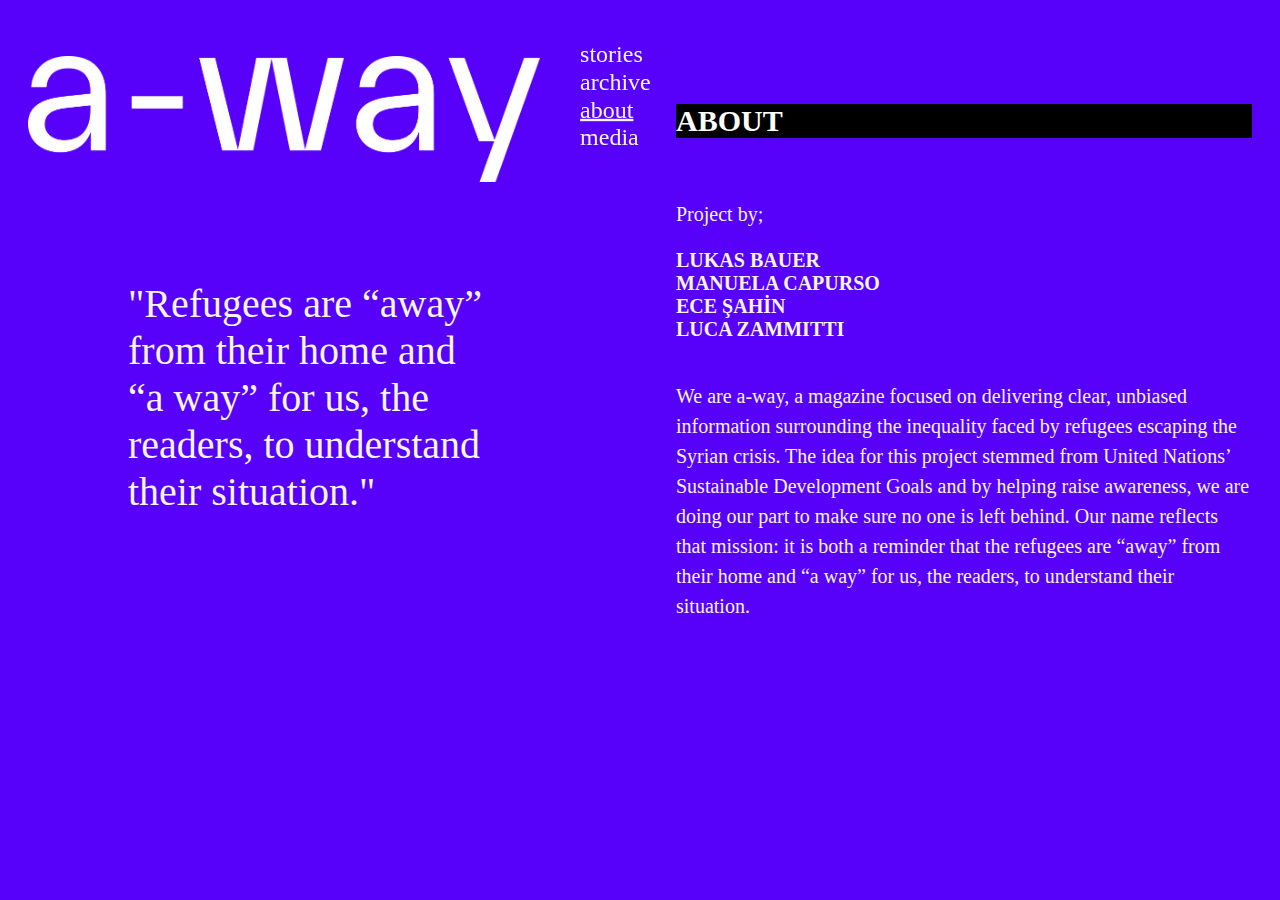
==== about.html @ 61afc6b0 "about" ====
<!DOCTYPE html>
<html lang="en">
<head>
  <meta charset="UTF-8">
  <meta http-equiv="X-UA-Compatible" content="IE=edge">
  <meta name="viewport" content="width=device-width, initial-scale=1.0">
  <link rel="stylesheet" href="about.css">
  <title>About</title>
</head>
<body>
  <div class="container">
    <img class="logo" src="logo.png" alt="logo" width="500">
    <header>
      <nav class="nav">
        <ul class="nav-menu">
          <li class="nav-menu-item stories"><a href="#stories">stories</a></li>
          <li class="nav-menu-item archive"><a href="#archive">archive</a></li>
          <li class="nav-menu-item about"><a href="#about">about</a></li>
          <li class="nav-menu-item media"><a href="#media">media</a></li>
        </ul>
      </nav>
    </header>
    <main>
      <article class="about">
        <h2 class="about-title">ABOUT</h2>
        <blockquote class="about-quota">"Refugees are “away” from their home and “a way” for us, the readers, to understand their situation."</blockquote>
        <p class="about-writer">Project by;<br><b><br>LUKAS BAUER<br>MANUELA CAPURSO<br>ECE ŞAHİN<br>LUCA ZAMMITTI</b></p>
        <p class="about-article">We are a-way, a magazine focused on delivering clear, unbiased information surrounding the inequality faced by refugees escaping the Syrian crisis. 
          The idea for this project stemmed from United Nations’ Sustainable Development Goals and by helping raise awareness, we are doing our part to make sure no one is left behind.
          Our name reflects that mission: it is both a reminder that the refugees are “away” from their home and “a way” for us, the readers, to understand their situation.</p>
      </article>
    </main>
  </div>
</body>
</html>
---- about.css ----
* {
  box-sizing: border-box; }

@font-face {
    font-family: "everett";
    src: url(../away/fonts/Everett-Regular.otf);
  }

@font-face {
    font-family: "visualt pro";
    src: url(../away/fonts/VisueltPro-Regular.ttf);
  }
  html {
    font-size: 20px;
    color: whitesmoke;
    scroll-behavior: smooth;
    font-family: "everett";
    background-color: rgb(87,0,250);
  }
  
  .container {
    margin: 1rem;
    display: flex;

  }

  .logo {
    display: flex;
    float: left;
    
    min-width: 40%;
    top: 2.8rem;
    position: fixed;
    z-index: 1;
  }
  
  .nav {
    padding: 1.5rem;
    position:fixed;
    scale: 1.2;
    left: 40vw;
    z-index: 1;
  
  }

  a {
  text-decoration: none;
  color: whitesmoke;

  }

  a:hover {
  color:black;
  }

  a:active {
  text-decoration: underline;
 }

ul {
  list-style-type: none;
  margin: 0;

}

.about {
  text-decoration: underline;
}

.main {
float: left;

}

.about-title {  
 display: flex;
 float: right;
 width: 45vw;
 margin-top: 4.2rem;

background: black;
color: white;
  
}

.about-article {

  display: flex;
  float: right;
  width: 45vw;

  line-height: 1.5rem;


}

.about-writer {

  font-size: 1rem;
  width: 45vw;
  margin-top: 2rem;

  z-index: 1;
  position: sticky;

  float: right;

}


span {
  text-decoration: line-through;
  font-weight: lighter;
}

.about-quota {
  font-size: 2rem;
  width: 40%;
  display: inline;
  padding: 6rem 3rem;
  position: sticky;
  margin-top: 7rem;

  float: left;
}
@media (max-width: 800px) {

html {
  background-color: rgb(0, 0, 0);
}

body {
  margin: 0;
}


.logo {
  transform: rotate(270deg);
  margin-top: 15rem;
  margin-left: 3rem;

}

.nav {
  position: fixed;
  margin-top: -0.2rem;
  text-align: left;
  padding: 3rem;

}

.container {
  margin: 0;

}

.about-article {
  width: 100vw;

  padding: 2rem;
}

.about-title {
  justify-content: center;
  float: left;
  margin-left: 1rem;
  margin-top: 3rem;
  padding: 1.2rem;
  color:white;
  border: 0.1rem white solid;
  position: fixed;
  z-index: 1;
  

}

.about-quota {
  margin-top: 10rem;
  padding: 1rem;
  font-size: 1rem;
  width: 45vw;
  margin-left: 1rem;
  text-align: left;
  transition: rgb(87,0,250) 200ms easy in 1s;
}

.about-writer {
  
  margin-top: 2rem;
  padding: 2rem;
  font-size: 1rem;
  width: 100vw;
  float: left;
  font-size: 0.7rem;
  
  }

.about-quota:hover {
  background-color: rgb(87,0,250) ;
}

a:hover {
  color:rgb(87,0,250);
  }
}
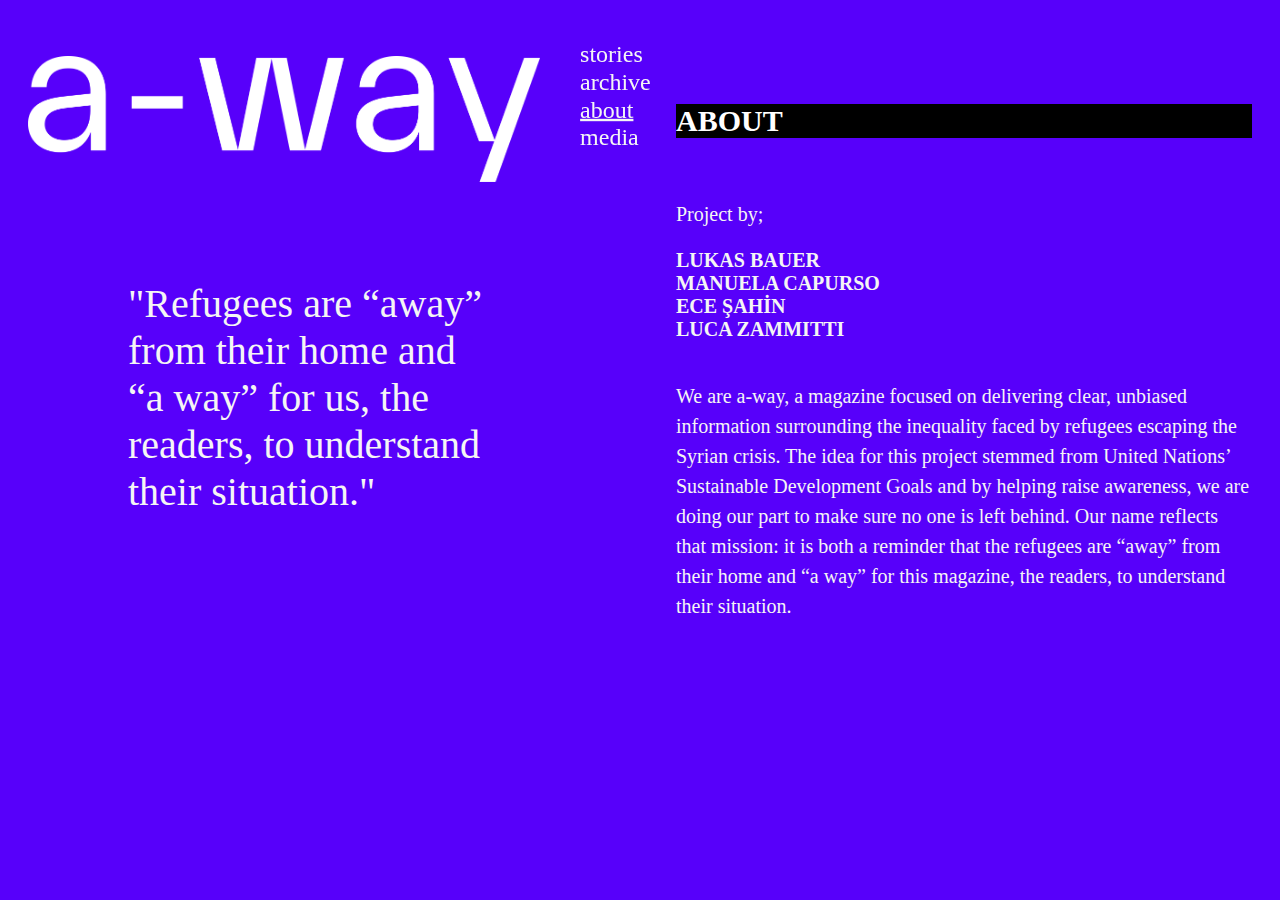
==== commit 9950346f: "dwd" ====
--- a/about.html
+++ b/about.html
@@ -27,7 +27,7 @@
         <p class="about-writer">Project by;<br><b><br>LUKAS BAUER<br>MANUELA CAPURSO<br>ECE ŞAHİN<br>LUCA ZAMMITTI</b></p>
         <p class="about-article">We are a-way, a magazine focused on delivering clear, unbiased information surrounding the inequality faced by refugees escaping the Syrian crisis. 
           The idea for this project stemmed from United Nations’ Sustainable Development Goals and by helping raise awareness, we are doing our part to make sure no one is left behind.
-          Our name reflects that mission: it is both a reminder that the refugees are “away” from their home and “a way” for us, the readers, to understand their situation.</p>
+          Our name reflects that mission: it is both a reminder that the refugees are “away” from their home and “a way” for this magazine, the readers, to understand their situation.</p>
       </article>
     </main>
   </div>
--- a/about.css
+++ b/about.css
@@ -32,6 +32,7 @@
     top: 2.8rem;
     position: fixed;
     z-index: 1;
+
   }
   
   .nav {
@@ -138,7 +139,7 @@
   transform: rotate(270deg);
   margin-top: 15rem;
   margin-left: 3rem;
-
+  opacity: 50%;
 }
 
 .nav {
@@ -156,8 +157,8 @@
 
 .about-article {
   width: 100vw;
-
   padding: 2rem;
+  z-index: 1;
 }
 
 .about-title {
@@ -182,6 +183,7 @@
   margin-left: 1rem;
   text-align: left;
   transition: rgb(87,0,250) 200ms easy in 1s;
+  z-index: -1;
 }
 
 .about-writer {
@@ -202,4 +204,8 @@
 a:hover {
   color:rgb(87,0,250);
   }
+
+  .logo:scope {
+    opacity: 10;
+  }
 }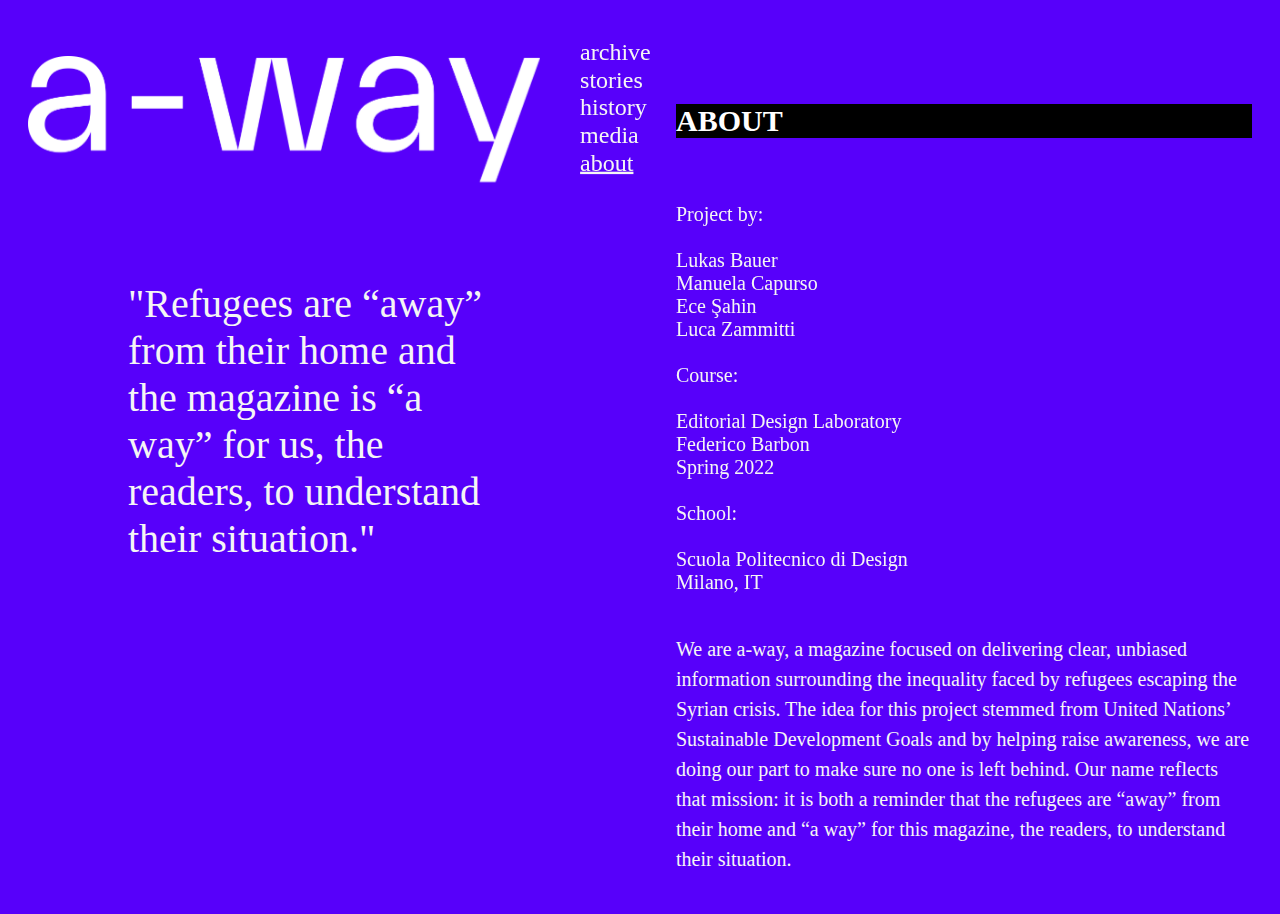
==== commit cfc27eb4: "last update" ====
--- a/about.html
+++ b/about.html
@@ -13,18 +13,21 @@
     <header>
       <nav class="nav">
         <ul class="nav-menu">
-          <li class="nav-menu-item stories"><a href="#stories">stories</a></li>
-          <li class="nav-menu-item archive"><a href="#archive">archive</a></li>
-          <li class="nav-menu-item about"><a href="#about">about</a></li>
-          <li class="nav-menu-item media"><a href="#media">media</a></li>
+          <li class="nav-menu-item archive"><a href="article.html">archive</a></li>
+          <li class="nav-menu-item stories"><a href="stories.html">stories</a></li>
+          <li class="nav-menu-item history"><a href="history.html">history</a></li>
+          <li class="nav-menu-item media"><a href="media.html">media</a></li>
+          <li class="nav-menu-item about"><a href="about.html">about</a></li>
         </ul>
       </nav>
     </header>
     <main>
       <article class="about">
         <h2 class="about-title">ABOUT</h2>
-        <blockquote class="about-quota">"Refugees are “away” from their home and “a way” for us, the readers, to understand their situation."</blockquote>
-        <p class="about-writer">Project by;<br><b><br>LUKAS BAUER<br>MANUELA CAPURSO<br>ECE ŞAHİN<br>LUCA ZAMMITTI</b></p>
+        <blockquote class="about-quota">"Refugees are “away” from their home and the magazine is “a way” for us, the readers, to understand their situation."</blockquote>
+        <p class="about-writer">Project by:<br><br>Lukas Bauer<br>Manuela Capurso<br>Ece Şahin<br>Luca Zammitti<br>
+        <br>Course:<br><br>Editorial Design Laboratory<br>Federico Barbon<br>Spring 2022
+        <br><br>School:<br><br>Scuola Politecnico di Design<br>Milano, IT</p>
         <p class="about-article">We are a-way, a magazine focused on delivering clear, unbiased information surrounding the inequality faced by refugees escaping the Syrian crisis. 
           The idea for this project stemmed from United Nations’ Sustainable Development Goals and by helping raise awareness, we are doing our part to make sure no one is left behind.
           Our name reflects that mission: it is both a reminder that the refugees are “away” from their home and “a way” for this magazine, the readers, to understand their situation.</p>
--- a/about.css
+++ b/about.css
@@ -127,7 +127,7 @@
 @media (max-width: 800px) {
 
 html {
-  background-color: rgb(0, 0, 0);
+  background-color: rgb(87,0,250);
 }
 
 body {
@@ -136,55 +136,57 @@
 
 
 .logo {
-  transform: rotate(270deg);
-  margin-top: 15rem;
-  margin-left: 3rem;
-  opacity: 50%;
+  margin: 1rem;
+  width: 80vw;
 }
 
 .nav {
   position: fixed;
-  margin-top: -0.2rem;
+  margin-left: 7rem;
+  margin-top: 2.6rem;
   text-align: left;
-  padding: 3rem;
+  transform: scale(0.7);
+  background-color: rgb(87,0,250,0);
+  padding: 0;
+  z-index: 0;
+
+
 
 }
 
 .container {
   margin: 0;
+  flex-direction: row ;
 
 }
 
 .about-article {
   width: 100vw;
-  padding: 2rem;
+
   z-index: 1;
+  display: inline;
+  padding: 1rem;
 }
 
 .about-title {
-  justify-content: center;
-  float: left;
-  margin-left: 1rem;
-  margin-top: 3rem;
-  padding: 1.2rem;
-  color:white;
-  border: 0.1rem white solid;
-  position: fixed;
-  z-index: 1;
+ display: none;
   
 
 }
 
 .about-quota {
   margin-top: 10rem;
+  font-size: 1.5rem;
+  width: 95vw;
+  text-align: left;
+  z-index: -1;
+  background-color:white;
+  color: black;
   padding: 1rem;
-  font-size: 1rem;
-  width: 45vw;
   margin-left: 1rem;
-  text-align: left;
-  transition: rgb(87,0,250) 200ms easy in 1s;
-  z-index: -1;
-}
+  margin-right: 1rem;
+}
+
 
 .about-writer {
   
@@ -198,7 +200,10 @@
   }
 
 .about-quota:hover {
-  background-color: rgb(87,0,250) ;
+  background: rgb(255, 255, 255);
+  color: rgb(0, 0, 0);
+  line-height: 1.33;
+  padding: 5px;
 }
 
 a:hover {
@@ -208,4 +213,5 @@
   .logo:scope {
     opacity: 10;
   }
+
 }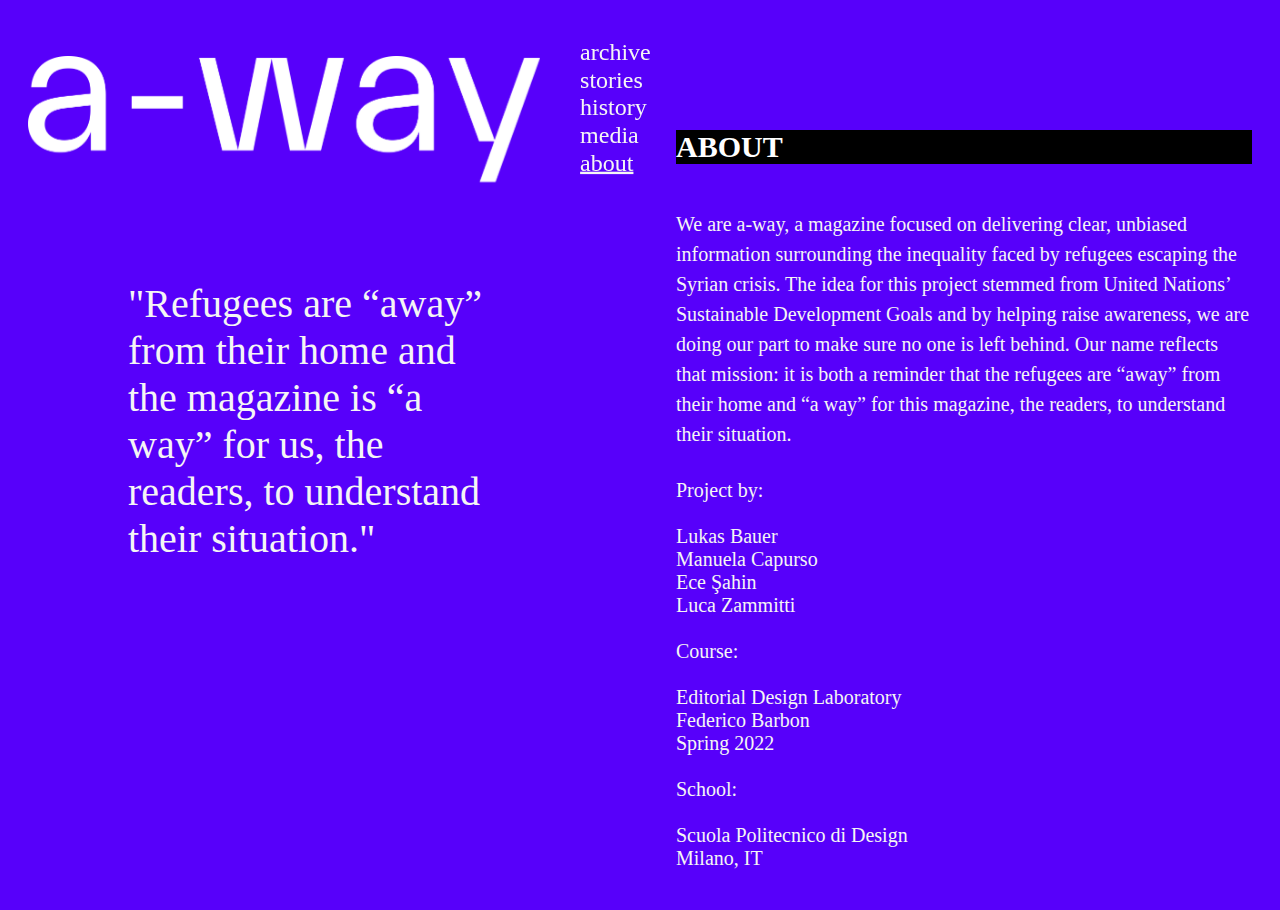
==== commit 0b460203: "update" ====
--- a/about.html
+++ b/about.html
@@ -1,5 +1,6 @@
 <!DOCTYPE html>
 <html lang="en">
+
 <head>
   <meta charset="UTF-8">
   <meta http-equiv="X-UA-Compatible" content="IE=edge">
@@ -7,6 +8,7 @@
   <link rel="stylesheet" href="about.css">
   <title>About</title>
 </head>
+
 <body>
   <div class="container">
     <img class="logo" src="logo.png" alt="logo" width="500">
@@ -21,18 +23,25 @@
         </ul>
       </nav>
     </header>
+    <div class="background"></div>
     <main>
       <article class="about">
         <h2 class="about-title">ABOUT</h2>
-        <blockquote class="about-quota">"Refugees are “away” from their home and the magazine is “a way” for us, the readers, to understand their situation."</blockquote>
+        <blockquote class="about-quota">"Refugees are “away” from their home and the magazine is “a way” for us, the
+          readers, to understand their situation."</blockquote>
+        <p class="about-article">We are a-way, a magazine focused on delivering clear, unbiased information surrounding
+          the inequality faced by refugees escaping the Syrian crisis.
+          The idea for this project stemmed from United Nations’ Sustainable Development Goals and by helping raise
+          awareness, we are doing our part to make sure no one is left behind.
+          Our name reflects that mission: it is both a reminder that the refugees are “away” from their home and “a way”
+          for this magazine, the readers, to understand their situation.</p>
         <p class="about-writer">Project by:<br><br>Lukas Bauer<br>Manuela Capurso<br>Ece Şahin<br>Luca Zammitti<br>
-        <br>Course:<br><br>Editorial Design Laboratory<br>Federico Barbon<br>Spring 2022
-        <br><br>School:<br><br>Scuola Politecnico di Design<br>Milano, IT</p>
-        <p class="about-article">We are a-way, a magazine focused on delivering clear, unbiased information surrounding the inequality faced by refugees escaping the Syrian crisis. 
-          The idea for this project stemmed from United Nations’ Sustainable Development Goals and by helping raise awareness, we are doing our part to make sure no one is left behind.
-          Our name reflects that mission: it is both a reminder that the refugees are “away” from their home and “a way” for this magazine, the readers, to understand their situation.</p>
+          <br>Course:<br><br>Editorial Design Laboratory<br>Federico Barbon<br>Spring 2022
+          <br><br>School:<br><br>Scuola Politecnico di Design<br>Milano, IT
+        </p>
       </article>
     </main>
   </div>
 </body>
+
 </html>--- a/about.css
+++ b/about.css
@@ -10,6 +10,7 @@
     font-family: "visualt pro";
     src: url(../away/fonts/VisueltPro-Regular.ttf);
   }
+
   html {
     font-size: 20px;
     color: whitesmoke;
@@ -21,7 +22,6 @@
   .container {
     margin: 1rem;
     display: flex;
-
   }
 
   .logo {
@@ -41,177 +41,164 @@
     scale: 1.2;
     left: 40vw;
     z-index: 1;
-  
   }
 
   a {
-  text-decoration: none;
-  color: whitesmoke;
-
+    text-decoration: none;
+    color: whitesmoke;
   }
 
   a:hover {
-  color:black;
+    color:black;
   }
 
   a:active {
-  text-decoration: underline;
- }
-
-ul {
-  list-style-type: none;
-  margin: 0;
-
-}
-
-.about {
-  text-decoration: underline;
-}
-
-.main {
-float: left;
-
-}
-
-.about-title {  
- display: flex;
- float: right;
- width: 45vw;
- margin-top: 4.2rem;
-
-background: black;
-color: white;
-  
-}
-
-.about-article {
-
-  display: flex;
-  float: right;
-  width: 45vw;
-
-  line-height: 1.5rem;
-
-
-}
-
-.about-writer {
-
-  font-size: 1rem;
-  width: 45vw;
-  margin-top: 2rem;
-
-  z-index: 1;
-  position: sticky;
-
-  float: right;
-
-}
-
-
-span {
-  text-decoration: line-through;
-  font-weight: lighter;
-}
-
-.about-quota {
-  font-size: 2rem;
-  width: 40%;
-  display: inline;
-  padding: 6rem 3rem;
-  position: sticky;
-  margin-top: 7rem;
-
-  float: left;
-}
+    text-decoration: underline;
+  }
+
+ ul {
+   list-style-type: none;
+   margin: 0;
+  }
+
+ .about {
+   text-decoration: underline;
+  }
+
+ .main {
+   float: left;
+  }
+
+ .about-title {  
+   display: flex;
+   float: right;
+   width: 45vw;
+   margin-top: 5.5rem;
+   background: black;
+   color: white;
+  }
+
+ .about-article {
+   display: flex;
+   float: right;
+   width: 45vw;
+
+   line-height: 1.5rem;
+  }
+
+ .about-writer {
+   font-size: 1rem;
+   width: 45vw;
+   margin-top: 0.5rem;
+
+   z-index: 1;
+   position: sticky;
+ 
+   float: right;
+  }
+
+
+ span {
+   text-decoration: line-through;
+   font-weight: lighter;
+  }
+
+ .about-quota {
+   font-size: 2rem;
+   width: 40%;
+   display: inline;
+   padding: 6rem 3rem;
+   position: sticky;
+   margin-top: 7rem;
+
+   float: left;
+  }
+
 @media (max-width: 800px) {
 
-html {
-  background-color: rgb(87,0,250);
-}
-
-body {
-  margin: 0;
-}
-
-
-.logo {
-  margin: 1rem;
-  width: 80vw;
-}
-
-.nav {
-  position: fixed;
-  margin-left: 7rem;
-  margin-top: 2.6rem;
-  text-align: left;
-  transform: scale(0.7);
-  background-color: rgb(87,0,250,0);
-  padding: 0;
-  z-index: 0;
-
-
-
-}
-
-.container {
-  margin: 0;
-  flex-direction: row ;
-
-}
+  html {
+    background-color:  rgb(87,0,250);
+  }
+  
+  body {
+    margin: 0;
+  }
+  
+  .container {
+    margin: 0;
+    flex-direction: row ;
+    
+  }
+  
+  .logo {
+    margin: 1rem;
+    width: 70vw;
+  }
+  
+  .nav {
+    position: fixed;
+    margin-left: 6.5rem;
+    margin-top: 2.8rem;
+    text-align: left;
+    transform: scale(0.6);
+    background-color: rgb(87,0,250,0);
+    padding: 0;
+    z-index: 0;
+  }
+  
+  main {
+    margin-top: 8rem;
+  }
+  
+  .about-quota {
+    margin: 0.5rem 1rem;
+    font-size: 1.5rem;
+    text-align: left;
+    z-index: -1;
+    background-color:black;
+    color: white;
+    padding: 1rem;
+    width: 90vw;
+    height: 30vh;
+    border: 0.1rem white solid;
+  }
+  
 
 .about-article {
   width: 100vw;
-
   z-index: 1;
   display: inline;
   padding: 1rem;
-}
-
-.about-title {
- display: none;
-  
-
-}
-
-.about-quota {
-  margin-top: 10rem;
-  font-size: 1.5rem;
-  width: 95vw;
-  text-align: left;
-  z-index: -1;
-  background-color:white;
-  color: black;
-  padding: 1rem;
-  margin-left: 1rem;
-  margin-right: 1rem;
-}
-
+  padding-right: 2rem;
+}
 
 .about-writer {
-  
-  margin-top: 2rem;
-  padding: 2rem;
+  padding-left: 1rem;
   font-size: 1rem;
   width: 100vw;
   float: left;
-  font-size: 0.7rem;
-  
-  }
+  font-size: 1rem;
+}
+
+.about-title {
+ display: none;
+}
+
 
 .about-quota:hover {
   background: rgb(255, 255, 255);
   color: rgb(0, 0, 0);
   line-height: 1.33;
   padding: 5px;
+  color:rgb(87,0,250);
 }
 
 a:hover {
-  color:rgb(87,0,250);
-  }
-
-  .logo:scope {
-    opacity: 10;
-  }
+  color:black;
+  }
+
+.logo:scope {
+  opacity: 10;
+}
 
 }